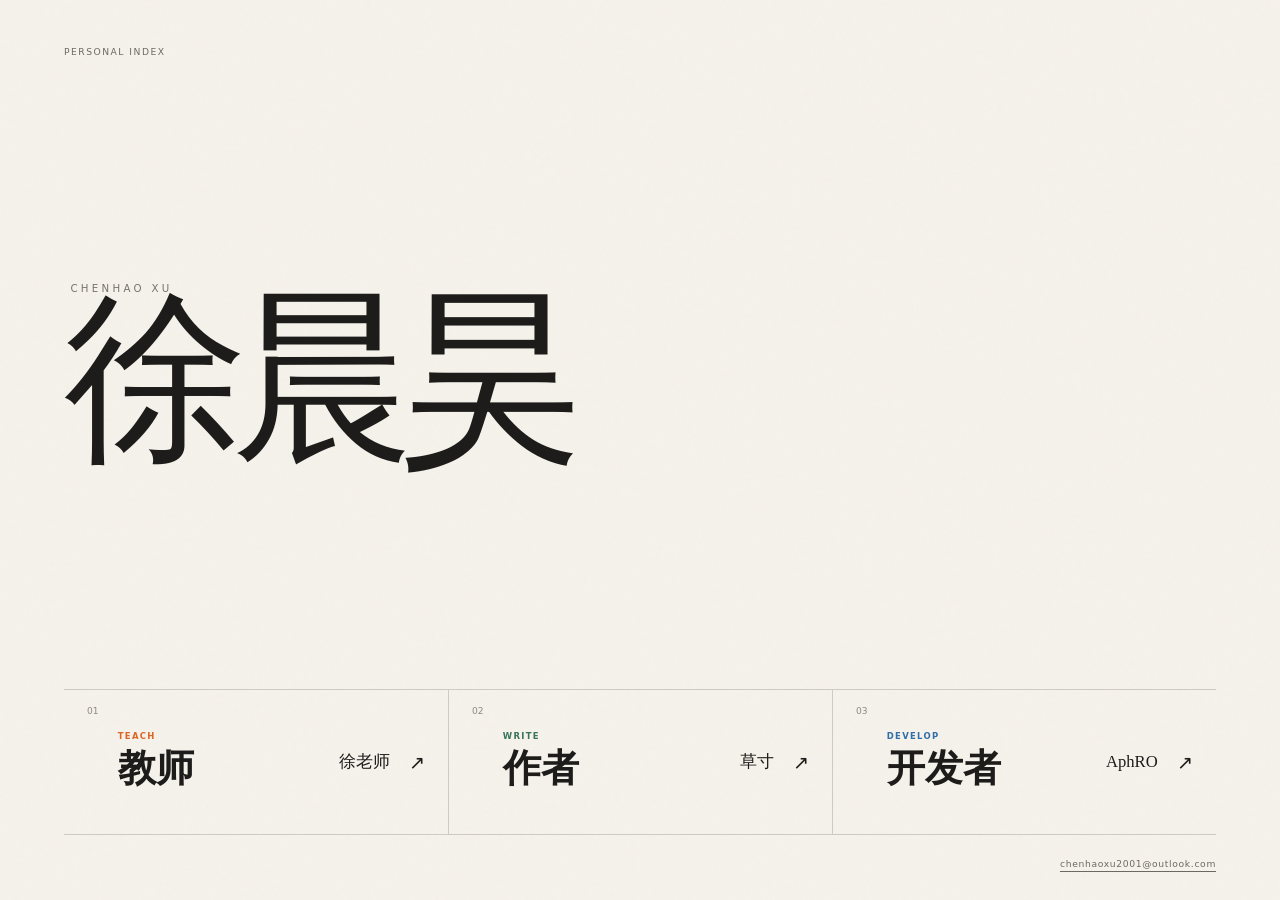
==== index.html @ 3b73d345 "Publish portfolio" ====
<!doctype html>
<html lang="zh-Hans">
  <head>
    <meta charset="UTF-8" />
    <meta name="viewport" content="width=device-width, initial-scale=1.0" />
    <meta name="description" content="徐晨昊的个人索引：老师、作者与开发者。" />
    <meta name="theme-color" content="#f5f2eb" />
    <title>徐晨昊｜个人索引</title>
    <link rel="stylesheet" href="/portal.css" />
  </head>
  <body>
    <main class="identity-index">
      <header class="index-meta"><span>PERSONAL INDEX</span></header>

      <section class="nameplate" aria-labelledby="owner-name">
        <p>CHENHAO XU</p>
        <h1 id="owner-name">徐晨昊</h1>
      </section>

      <nav class="identity-nav" aria-label="选择身份站点">
        <a class="identity-link teach" href="/teach">
          <span class="identity-number">01</span>
          <span class="identity-main"><small>TEACH</small><strong>教师</strong></span>
          <span class="identity-signature">徐老师</span>
          <span class="identity-arrow" aria-hidden="true">↗</span>
        </a>
        <a class="identity-link write" href="/write">
          <span class="identity-number">02</span>
          <span class="identity-main"><small>WRITE</small><strong>作者</strong></span>
          <span class="identity-signature">草寸</span>
          <span class="identity-arrow" aria-hidden="true">↗</span>
        </a>
        <a class="identity-link dev" href="/dev">
          <span class="identity-number">03</span>
          <span class="identity-main"><small>DEVELOP</small><strong>开发者</strong></span>
          <span class="identity-signature">AphRO</span>
          <span class="identity-arrow" aria-hidden="true">↗</span>
        </a>
      </nav>

      <footer class="index-footer"><a href="mailto:chenhaoxu2001@outlook.com">chenhaoxu2001@outlook.com</a></footer>
    </main>
  </body>
</html>
---- portal.css ----
:root {
  --ink: #1d1c1a;
  --paper: #f5f2eb;
  --line: rgba(29, 28, 26, 0.18);
  --teach: #dc6425;
  --write: #38735c;
  --dev: #316da8;
  --serif: "Noto Serif SC", "Source Han Serif SC", "Songti SC", SimSun, serif;
  --sans: Inter, "Noto Sans SC", "Microsoft YaHei", system-ui, sans-serif;
}

* { box-sizing: border-box; }
html, body { height: 100%; }
body { margin: 0; overflow: hidden; color: var(--ink); background: var(--paper); font-family: var(--sans); }
body::before { position: fixed; inset: 0; pointer-events: none; content: ""; opacity: 0.28; background-image: url("data:image/svg+xml,%3Csvg viewBox='0 0 180 180' xmlns='http://www.w3.org/2000/svg'%3E%3Cfilter id='n'%3E%3CfeTurbulence type='fractalNoise' baseFrequency='.95' numOctaves='2' stitchTiles='stitch'/%3E%3C/filter%3E%3Crect width='100%25' height='100%25' filter='url(%23n)' opacity='.09'/%3E%3C/svg%3E"); }

.identity-index { position: relative; z-index: 1; display: grid; grid-template-rows: auto 1fr auto auto; width: 100%; height: 100dvh; padding: clamp(1.2rem, 3.6vw, 3.6rem) clamp(1.2rem, 5vw, 5.5rem) clamp(1rem, 2.4vw, 2.4rem); }
.index-meta, .index-footer { display: flex; align-items: center; justify-content: space-between; color: #6c6962; font-size: clamp(0.56rem, 0.72vw, 0.7rem); letter-spacing: 0.16em; }
.nameplate { align-self: center; }
.nameplate p { margin: 0 0 0.1rem 0.5vw; color: #77736c; font-size: clamp(0.58rem, 0.8vw, 0.78rem); letter-spacing: 0.32em; }
.nameplate h1 { margin: 0; font-family: var(--serif); font-size: clamp(5.2rem, 14.3vw, 13.7rem); font-weight: 500; line-height: 0.92; letter-spacing: -0.085em; white-space: nowrap; }

.identity-nav { display: grid; grid-template-columns: repeat(3, 1fr); border-top: 1px solid var(--line); border-bottom: 1px solid var(--line); }
.identity-link { --identity-color: var(--ink); position: relative; display: grid; grid-template-columns: auto 1fr auto auto; align-items: center; gap: clamp(0.7rem, 1.5vw, 1.4rem); min-height: clamp(105px, 16vh, 150px); padding: 1rem clamp(0.8rem, 1.8vw, 1.8rem); color: inherit; text-decoration: none; transition: color 0.25s, background 0.25s; }
.identity-link + .identity-link { border-left: 1px solid var(--line); }
.identity-link.teach { --identity-color: var(--teach); }.identity-link.write { --identity-color: var(--write); }.identity-link.dev { --identity-color: var(--dev); }
.identity-link::before { position: absolute; inset: 0; z-index: -1; content: ""; background: var(--identity-color); transform: scaleY(0); transform-origin: bottom; transition: transform 0.35s cubic-bezier(.2,.8,.25,1); }
.identity-link:hover, .identity-link:focus-visible { color: white; outline: none; }
.identity-link:hover::before, .identity-link:focus-visible::before { transform: scaleY(1); }
.identity-number { align-self: start; color: #8c8880; font-size: 0.57rem; transition: color 0.25s; }
.identity-main { display: grid; }
.identity-main small { color: var(--identity-color); font-size: clamp(0.53rem, 0.65vw, 0.65rem); font-weight: 800; letter-spacing: 0.15em; transition: color 0.25s; }
.identity-main strong { margin-top: 0.15rem; font-family: var(--serif); font-size: clamp(1.7rem, 3vw, 3rem); font-weight: 600; }
.identity-signature { font-family: var(--serif); font-size: clamp(0.9rem, 1.3vw, 1.2rem); }
.identity-arrow { font-size: 1.2rem; }
.identity-link:hover .identity-number, .identity-link:hover .identity-main small, .identity-link:focus-visible .identity-number, .identity-link:focus-visible .identity-main small { color: rgba(255,255,255,0.68); }
.index-footer { justify-content: flex-end; padding-top: clamp(0.8rem, 1.8vw, 1.5rem); letter-spacing: 0.07em; }
.index-footer a { color: inherit; text-underline-offset: 0.25rem; }

@media (max-width: 700px) {
  .identity-index { grid-template-rows: auto minmax(120px, 0.75fr) 1.65fr auto; }
  .nameplate h1 { font-size: clamp(4.2rem, 22vw, 7rem); }
  .identity-nav { grid-template-columns: 1fr; }
  .identity-link { min-height: 0; grid-template-columns: 26px 1fr auto auto; }
  .identity-link + .identity-link { border-top: 1px solid var(--line); border-left: 0; }
  .identity-main strong { font-size: clamp(1.45rem, 7vw, 2rem); }
  .index-footer > span { display: none; }
  .index-footer { justify-content: flex-end; }
}

@media (prefers-reduced-motion: reduce) { .identity-link, .identity-link::before { transition: none; } }
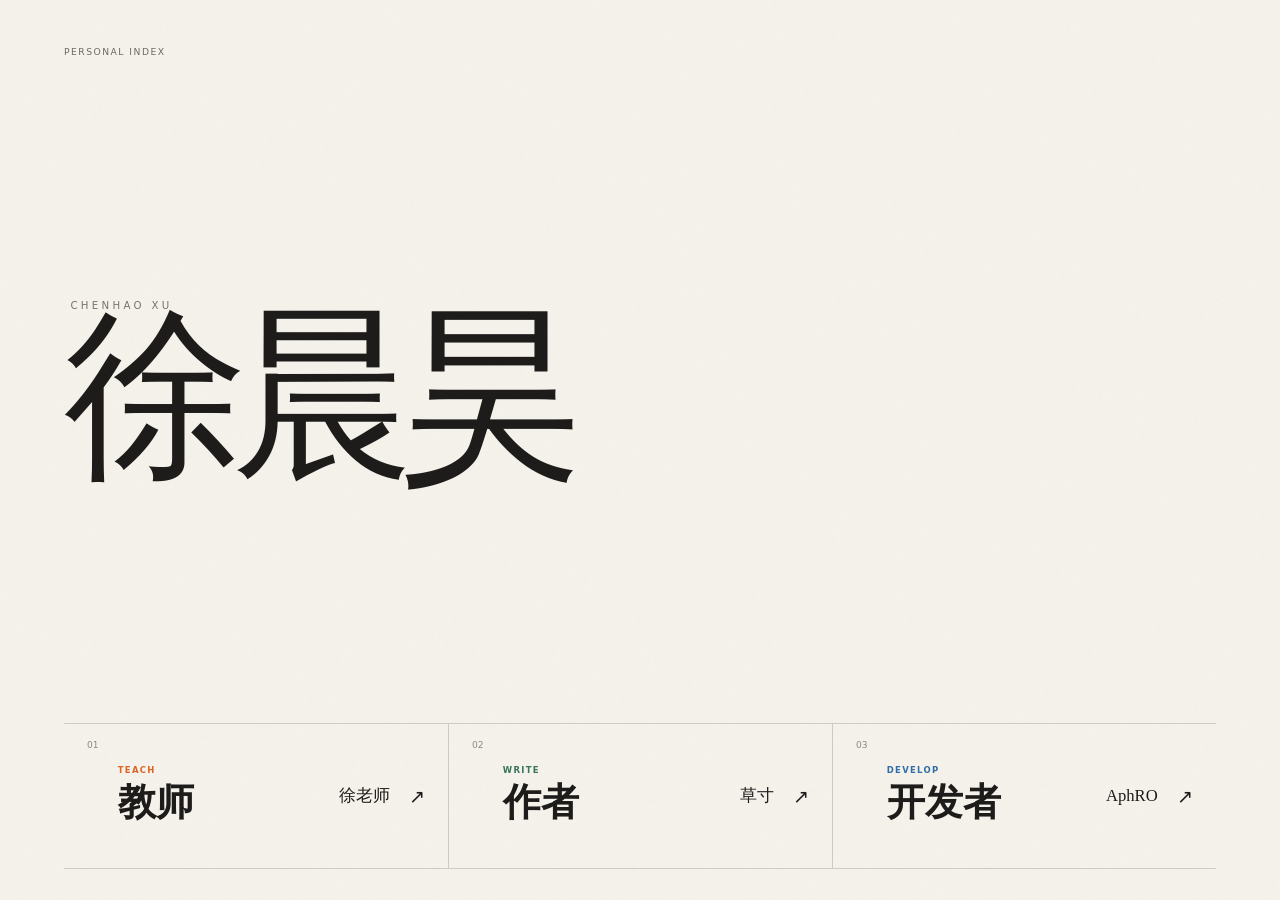
==== commit bc10a054: "Publish portfolio" ====
--- a/index.html
+++ b/index.html
@@ -37,8 +37,6 @@
           <span class="identity-arrow" aria-hidden="true">↗</span>
         </a>
       </nav>
-
-      <footer class="index-footer"><a href="mailto:chenhaoxu2001@outlook.com">chenhaoxu2001@outlook.com</a></footer>
     </main>
   </body>
 </html>
--- a/portal.css
+++ b/portal.css
@@ -14,7 +14,7 @@
 body { margin: 0; overflow: hidden; color: var(--ink); background: var(--paper); font-family: var(--sans); }
 body::before { position: fixed; inset: 0; pointer-events: none; content: ""; opacity: 0.28; background-image: url("data:image/svg+xml,%3Csvg viewBox='0 0 180 180' xmlns='http://www.w3.org/2000/svg'%3E%3Cfilter id='n'%3E%3CfeTurbulence type='fractalNoise' baseFrequency='.95' numOctaves='2' stitchTiles='stitch'/%3E%3C/filter%3E%3Crect width='100%25' height='100%25' filter='url(%23n)' opacity='.09'/%3E%3C/svg%3E"); }
 
-.identity-index { position: relative; z-index: 1; display: grid; grid-template-rows: auto 1fr auto auto; width: 100%; height: 100dvh; padding: clamp(1.2rem, 3.6vw, 3.6rem) clamp(1.2rem, 5vw, 5.5rem) clamp(1rem, 2.4vw, 2.4rem); }
+.identity-index { position: relative; z-index: 1; display: grid; grid-template-rows: auto 1fr auto; width: 100%; height: 100dvh; padding: clamp(1.2rem, 3.6vw, 3.6rem) clamp(1.2rem, 5vw, 5.5rem) clamp(1rem, 2.4vw, 2.4rem); }
 .index-meta, .index-footer { display: flex; align-items: center; justify-content: space-between; color: #6c6962; font-size: clamp(0.56rem, 0.72vw, 0.7rem); letter-spacing: 0.16em; }
 .nameplate { align-self: center; }
 .nameplate p { margin: 0 0 0.1rem 0.5vw; color: #77736c; font-size: clamp(0.58rem, 0.8vw, 0.78rem); letter-spacing: 0.32em; }
@@ -38,7 +38,7 @@
 .index-footer a { color: inherit; text-underline-offset: 0.25rem; }
 
 @media (max-width: 700px) {
-  .identity-index { grid-template-rows: auto minmax(120px, 0.75fr) 1.65fr auto; }
+  .identity-index { grid-template-rows: auto minmax(120px, 0.75fr) 1.65fr; }
   .nameplate h1 { font-size: clamp(4.2rem, 22vw, 7rem); }
   .identity-nav { grid-template-columns: 1fr; }
   .identity-link { min-height: 0; grid-template-columns: 26px 1fr auto auto; }
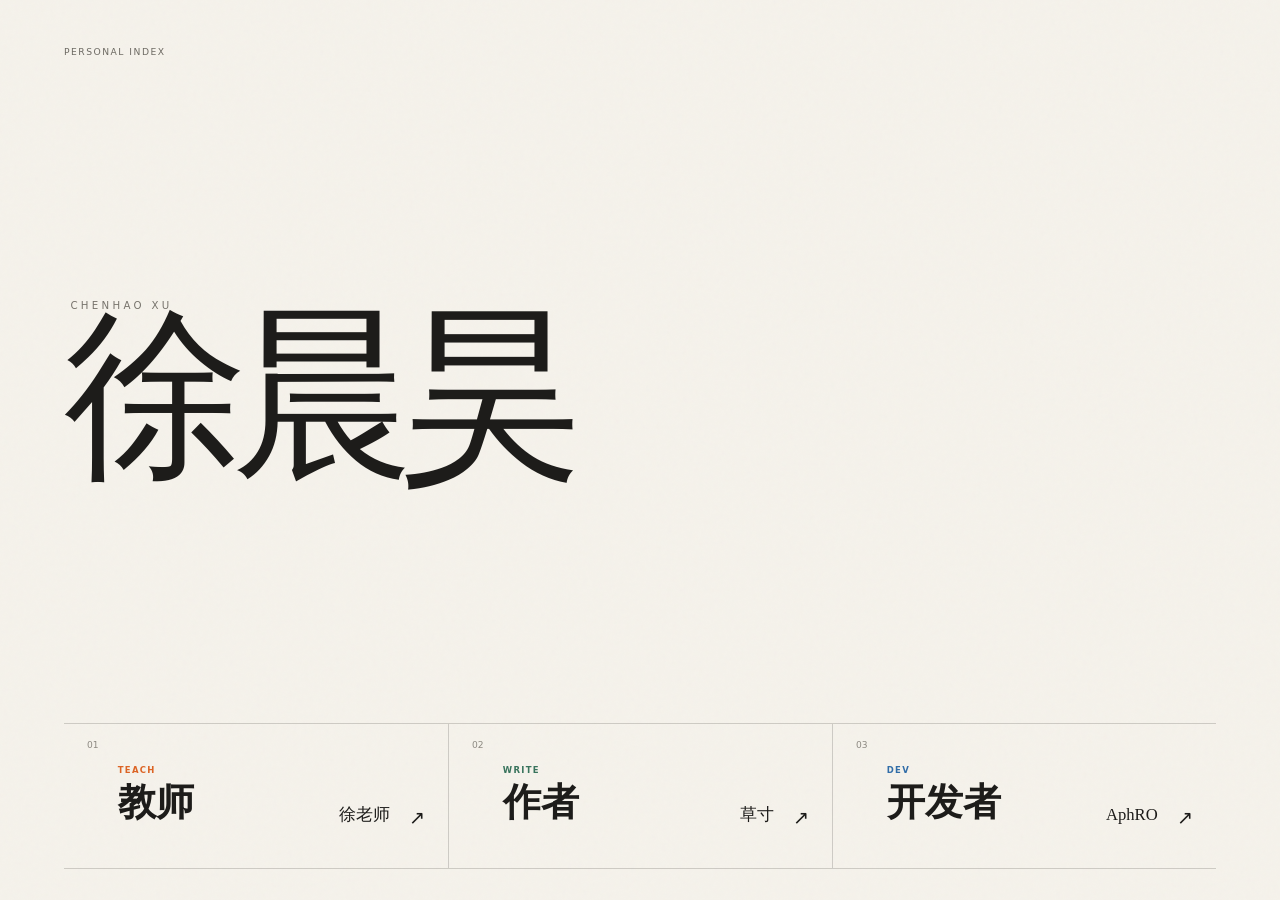
==== commit 7416e150: "Publish portfolio" ====
--- a/index.html
+++ b/index.html
@@ -32,7 +32,7 @@
         </a>
         <a class="identity-link dev" href="/dev">
           <span class="identity-number">03</span>
-          <span class="identity-main"><small>DEVELOP</small><strong>开发者</strong></span>
+          <span class="identity-main"><small>DEV</small><strong>开发者</strong></span>
           <span class="identity-signature">AphRO</span>
           <span class="identity-arrow" aria-hidden="true">↗</span>
         </a>
--- a/portal.css
+++ b/portal.css
@@ -31,8 +31,8 @@
 .identity-main { display: grid; }
 .identity-main small { color: var(--identity-color); font-size: clamp(0.53rem, 0.65vw, 0.65rem); font-weight: 800; letter-spacing: 0.15em; transition: color 0.25s; }
 .identity-main strong { margin-top: 0.15rem; font-family: var(--serif); font-size: clamp(1.7rem, 3vw, 3rem); font-weight: 600; }
-.identity-signature { font-family: var(--serif); font-size: clamp(0.9rem, 1.3vw, 1.2rem); }
-.identity-arrow { font-size: 1.2rem; }
+.identity-signature { font-family: var(--serif); font-size: clamp(0.9rem, 1.3vw, 1.2rem); transform: translateY(calc(1em + 2px)); }
+.identity-arrow { font-size: 1.2rem; transform: translateY(calc(1em + 2px)); }
 .identity-link:hover .identity-number, .identity-link:hover .identity-main small, .identity-link:focus-visible .identity-number, .identity-link:focus-visible .identity-main small { color: rgba(255,255,255,0.68); }
 .index-footer { justify-content: flex-end; padding-top: clamp(0.8rem, 1.8vw, 1.5rem); letter-spacing: 0.07em; }
 .index-footer a { color: inherit; text-underline-offset: 0.25rem; }
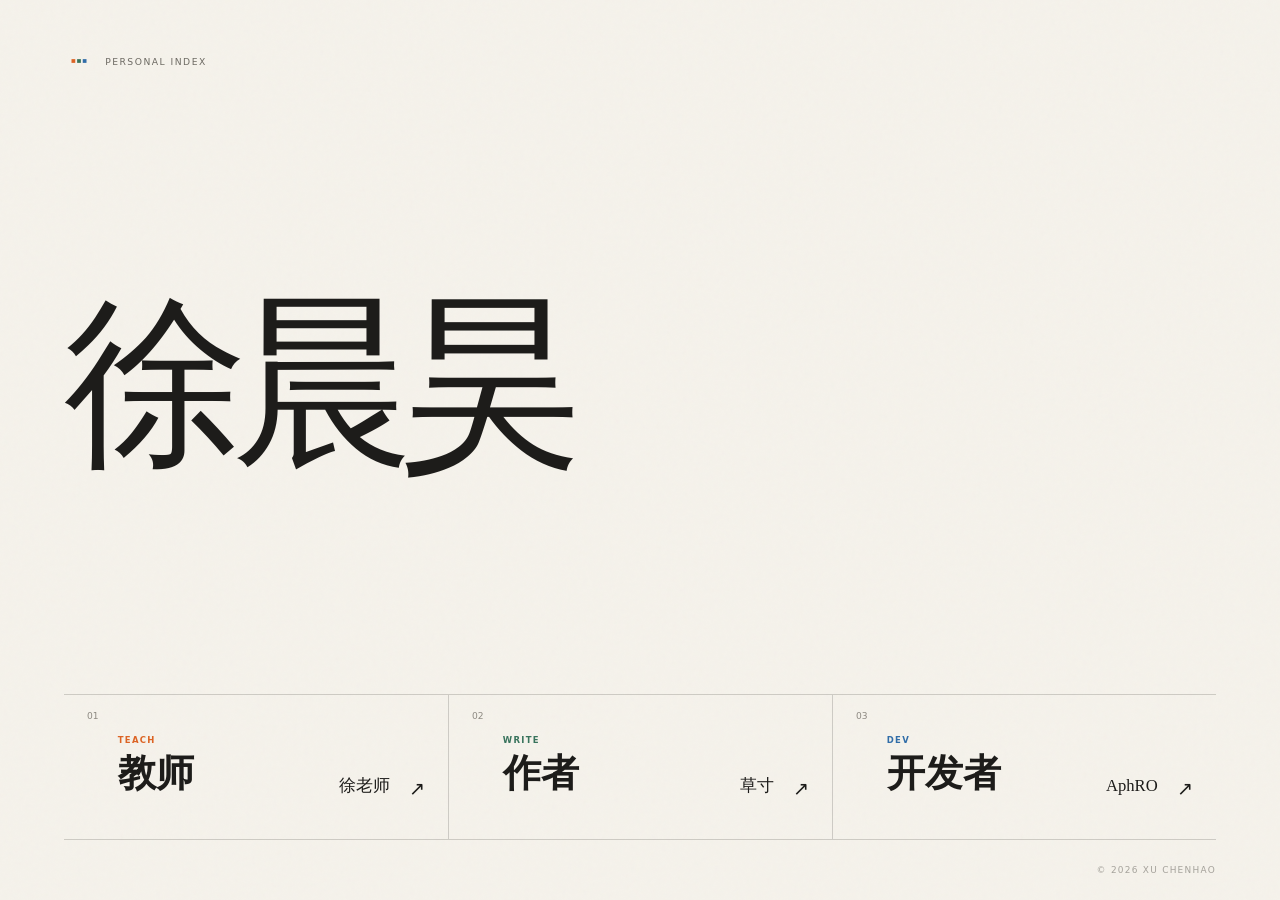
==== commit 647784a7: "Publish portfolio" ====
--- a/index.html
+++ b/index.html
@@ -5,15 +5,15 @@
     <meta name="viewport" content="width=device-width, initial-scale=1.0" />
     <meta name="description" content="徐晨昊的个人索引：老师、作者与开发者。" />
     <meta name="theme-color" content="#f5f2eb" />
+    <link rel="icon" type="image/svg+xml" href="/assets/icons/favicon-index-v2.svg" />
     <title>徐晨昊｜个人索引</title>
     <link rel="stylesheet" href="/portal.css" />
   </head>
   <body>
     <main class="identity-index">
-      <header class="index-meta"><span>PERSONAL INDEX</span></header>
+      <header class="index-meta"><span class="index-brand"><img class="index-mark" src="/assets/icons/favicon-index-v2.svg" alt="" aria-hidden="true" /><span>PERSONAL INDEX</span></span></header>
 
       <section class="nameplate" aria-labelledby="owner-name">
-        <p>CHENHAO XU</p>
         <h1 id="owner-name">徐晨昊</h1>
       </section>
 
@@ -37,6 +37,8 @@
           <span class="identity-arrow" aria-hidden="true">↗</span>
         </a>
       </nav>
+      <footer class="index-footer"><span class="index-copyright">©&nbsp;<span data-year></span>&nbsp;XU CHENHAO</span></footer>
     </main>
+    <script>document.querySelector("[data-year]").textContent = new Date().getFullYear();</script>
   </body>
 </html>
--- a/portal.css
+++ b/portal.css
@@ -10,14 +10,17 @@
 }
 
 * { box-sizing: border-box; }
+body, body * { -webkit-user-select: none; user-select: none; }
+input, textarea, [contenteditable="true"] { -webkit-user-select: text; user-select: text; }
 html, body { height: 100%; }
 body { margin: 0; overflow: hidden; color: var(--ink); background: var(--paper); font-family: var(--sans); }
 body::before { position: fixed; inset: 0; pointer-events: none; content: ""; opacity: 0.28; background-image: url("data:image/svg+xml,%3Csvg viewBox='0 0 180 180' xmlns='http://www.w3.org/2000/svg'%3E%3Cfilter id='n'%3E%3CfeTurbulence type='fractalNoise' baseFrequency='.95' numOctaves='2' stitchTiles='stitch'/%3E%3C/filter%3E%3Crect width='100%25' height='100%25' filter='url(%23n)' opacity='.09'/%3E%3C/svg%3E"); }
 
-.identity-index { position: relative; z-index: 1; display: grid; grid-template-rows: auto 1fr auto; width: 100%; height: 100dvh; padding: clamp(1.2rem, 3.6vw, 3.6rem) clamp(1.2rem, 5vw, 5.5rem) clamp(1rem, 2.4vw, 2.4rem); }
+.identity-index { position: relative; z-index: 1; display: grid; grid-template-rows: auto 1fr auto auto; width: 100%; height: 100dvh; padding: clamp(1.2rem, 3.6vw, 3.6rem) clamp(1.2rem, 5vw, 5.5rem) 0; }
 .index-meta, .index-footer { display: flex; align-items: center; justify-content: space-between; color: #6c6962; font-size: clamp(0.56rem, 0.72vw, 0.7rem); letter-spacing: 0.16em; }
+.index-brand { display: inline-flex; align-items: center; gap: 0.7rem; }
+.index-mark { display: block; width: 30px; height: 30px; }
 .nameplate { align-self: center; }
-.nameplate p { margin: 0 0 0.1rem 0.5vw; color: #77736c; font-size: clamp(0.58rem, 0.8vw, 0.78rem); letter-spacing: 0.32em; }
 .nameplate h1 { margin: 0; font-family: var(--serif); font-size: clamp(5.2rem, 14.3vw, 13.7rem); font-weight: 500; line-height: 0.92; letter-spacing: -0.085em; white-space: nowrap; }
 
 .identity-nav { display: grid; grid-template-columns: repeat(3, 1fr); border-top: 1px solid var(--line); border-bottom: 1px solid var(--line); }
@@ -34,17 +37,17 @@
 .identity-signature { font-family: var(--serif); font-size: clamp(0.9rem, 1.3vw, 1.2rem); transform: translateY(calc(1em + 2px)); }
 .identity-arrow { font-size: 1.2rem; transform: translateY(calc(1em + 2px)); }
 .identity-link:hover .identity-number, .identity-link:hover .identity-main small, .identity-link:focus-visible .identity-number, .identity-link:focus-visible .identity-main small { color: rgba(255,255,255,0.68); }
-.index-footer { justify-content: flex-end; padding-top: clamp(0.8rem, 1.8vw, 1.5rem); letter-spacing: 0.07em; }
+.index-footer { justify-content: flex-end; min-height: clamp(3rem, 8vh, 3.75rem); padding: 0; font-size: 0.56rem; letter-spacing: 0.14em; opacity: 0.58; }
 .index-footer a { color: inherit; text-underline-offset: 0.25rem; }
 
 @media (max-width: 700px) {
-  .identity-index { grid-template-rows: auto minmax(120px, 0.75fr) 1.65fr; }
+  .identity-index { grid-template-rows: auto minmax(120px, 0.75fr) 1.65fr auto; }
+  .index-mark { width: 26px; height: 26px; }
   .nameplate h1 { font-size: clamp(4.2rem, 22vw, 7rem); }
   .identity-nav { grid-template-columns: 1fr; }
   .identity-link { min-height: 0; grid-template-columns: 26px 1fr auto auto; }
   .identity-link + .identity-link { border-top: 1px solid var(--line); border-left: 0; }
   .identity-main strong { font-size: clamp(1.45rem, 7vw, 2rem); }
-  .index-footer > span { display: none; }
   .index-footer { justify-content: flex-end; }
 }
 
